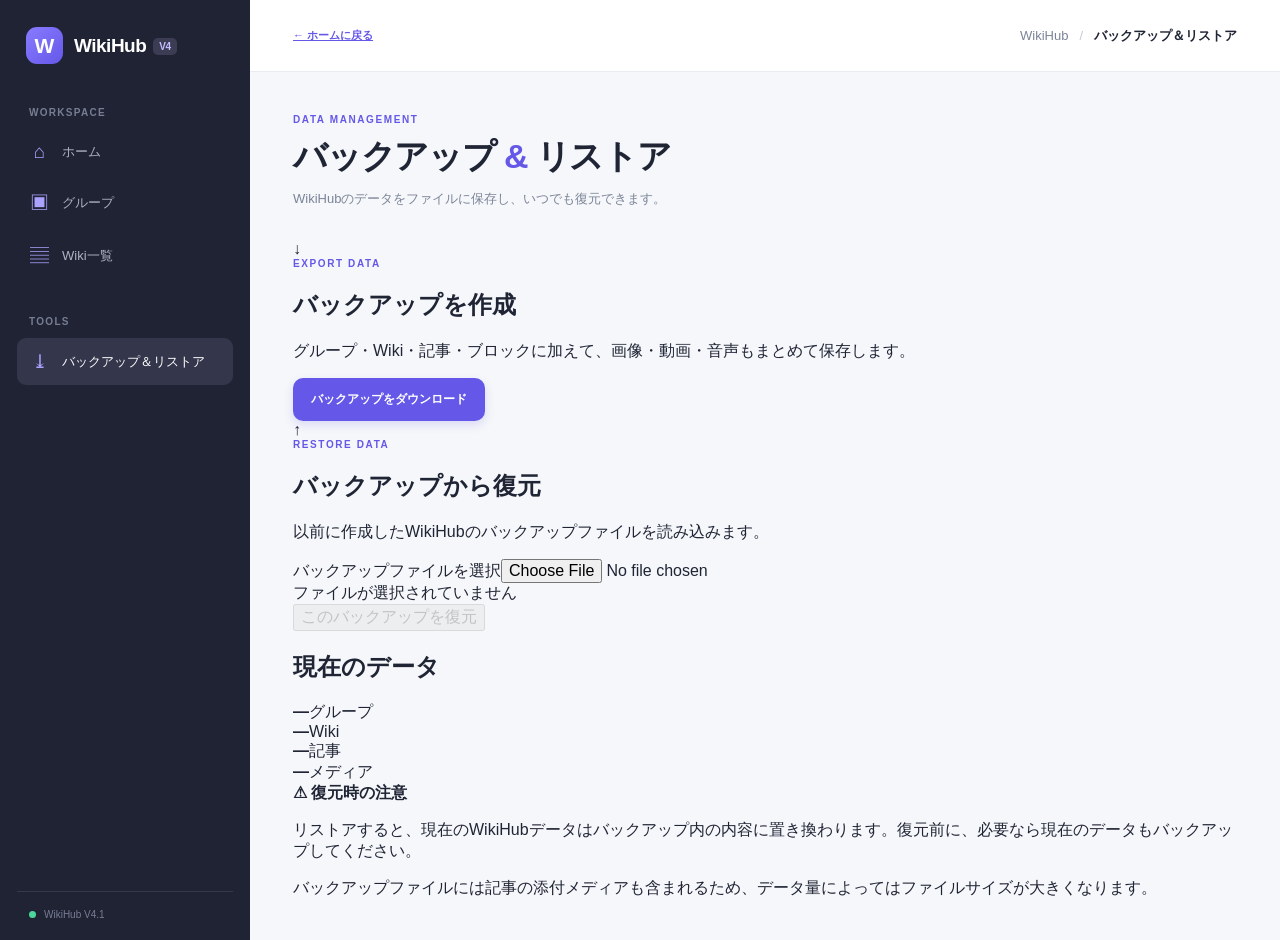
==== backup.html @ ee2ab20b "Add backup and restore page" ====
<!DOCTYPE html>
<html lang="ja">
<head>
<meta charset="UTF-8"><meta name="viewport" content="width=device-width, initial-scale=1.0"><meta name="theme-color" content="#f5f7fa">
<title>バックアップ＆リストア - WikiHub</title>
<link rel="stylesheet" href="css/main.css"><link rel="stylesheet" href="css/components.css"><link rel="stylesheet" href="css/backup.css">
</head>
<body><div class="app-layout">
<aside class="sidebar"><div class="brand"><div class="brand-icon">W</div><div class="brand-name">WikiHub<span>V4</span></div></div>
<div class="sidebar-section"><div class="sidebar-label">WORKSPACE</div>
<a href="index.html" class="nav-item"><span class="nav-icon">⌂</span><span>ホーム</span></a>
<a href="groups.html" class="nav-item"><span class="nav-icon">▣</span><span>グループ</span></a>
<a href="wikis.html" class="nav-item"><span class="nav-icon">▤</span><span>Wiki一覧</span></a></div>
<div class="sidebar-section"><div class="sidebar-label">TOOLS</div><a href="backup.html" class="nav-item active"><span class="nav-icon">⤓</span><span>バックアップ＆リストア</span></a></div>
<div class="sidebar-bottom"><div class="sidebar-version"><span class="status-dot"></span>WikiHub V4.1</div></div></aside>
<main class="main-area"><header class="topbar"><a class="text-button" href="index.html">← ホームに戻る</a><div class="breadcrumb"><span>WikiHub</span><span class="breadcrumb-separator">/</span><strong>バックアップ＆リストア</strong></div></header>
<div class="page-content backup-page">
<section class="welcome-section"><div><div class="eyebrow">DATA MANAGEMENT</div><h1>バックアップ <span>&</span> リストア</h1><p>WikiHubのデータをファイルに保存し、いつでも復元できます。</p></div></section>
<section class="backup-grid">
<article class="backup-card"><div class="backup-icon backup-icon-export">↓</div><div class="eyebrow">EXPORT DATA</div><h2>バックアップを作成</h2><p>グループ・Wiki・記事・ブロックに加えて、画像・動画・音声もまとめて保存します。</p><button class="primary-button" id="createBackupButton">バックアップをダウンロード</button></article>
<article class="backup-card"><div class="backup-icon backup-icon-import">↑</div><div class="eyebrow">RESTORE DATA</div><h2>バックアップから復元</h2><p>以前に作成したWikiHubのバックアップファイルを読み込みます。</p><label class="file-picker" for="restoreFile">バックアップファイルを選択</label><input type="file" id="restoreFile" accept=".json,application/json"><div class="selected-file" id="selectedFile">ファイルが選択されていません</div><button class="danger-button" id="restoreButton" disabled>このバックアップを復元</button></article>
</section>
<section class="backup-info"><h2>現在のデータ</h2><div class="data-counts" id="dataCounts"><div><strong>—</strong><span>グループ</span></div><div><strong>—</strong><span>Wiki</span></div><div><strong>—</strong><span>記事</span></div><div><strong>—</strong><span>メディア</span></div></div></section>
<section class="backup-warning"><strong>⚠ 復元時の注意</strong><p>リストアすると、現在のWikiHubデータはバックアップ内の内容に置き換わります。復元前に、必要なら現在のデータもバックアップしてください。</p><p>バックアップファイルには記事の添付メディアも含まれるため、データ量によってはファイルサイズが大きくなります。</p></section>
<div class="backup-status" id="backupStatus" role="status" aria-live="polite"></div>
</div></main></div><script src="js/backup.js"></script></body></html>
---- css/main.css ----
:root {
    --background: #f5f7fa;
    --surface: #ffffff;
    --surface-soft: #f8f9fc;
    --text: #202535;
    --text-secondary: #7b8497;
    --border: #e9edf3;
    --primary: #6558e8;
    --primary-hover: #5548d5;
    --sidebar: #202333;
    --sidebar-text: #aeb3c4;
    --sidebar-active: #34364c;
    --radius: 15px;
    --shadow: 0 5px 20px rgba(31, 41, 70, 0.045);
}

* {
    box-sizing: border-box;
}

body {
    margin: 0;
    min-height: 100vh;
    background: var(--background);
    color: var(--text);
    font-family:
        -apple-system,
        BlinkMacSystemFont,
        "Segoe UI",
        "Noto Sans JP",
        sans-serif;
}

button,
input,
textarea {
    font: inherit;
}

button {
    cursor: pointer;
}

.app-layout {
    display: flex;
    min-height: 100vh;
}

/* Sidebar */

.sidebar {
    width: 250px;
    flex-shrink: 0;
    display: flex;
    flex-direction: column;
    padding: 27px 17px 20px;
    background: var(--sidebar);
    color: white;
}

.brand {
    display: flex;
    align-items: center;
    gap: 11px;
    padding: 0 9px;
    margin-bottom: 43px;
}

.brand-icon {
    width: 37px;
    height: 37px;
    display: grid;
    place-items: center;
    border-radius: 11px;
    background: linear-gradient(135deg, #897bff, #6558e8);
    font-size: 21px;
    font-weight: 800;
    color: white;
}

.brand-name {
    font-size: 19px;
    font-weight: 750;
    letter-spacing: -0.5px;
}

.brand-name span {
    margin-left: 7px;
    padding: 3px 6px;
    border-radius: 5px;
    background: #3c3d55;
    color: #c3bcff;
    font-size: 10px;
    vertical-align: middle;
}

.sidebar-section {
    margin-bottom: 32px;
}

.sidebar-label {
    padding: 0 12px;
    margin-bottom: 11px;
    color: #777e94;
    font-size: 10px;
    font-weight: 750;
    letter-spacing: 1.3px;
}

.nav-item {
    width: 100%;
    display: flex;
    align-items: center;
    gap: 13px;
    padding: 12px 13px;
    margin: 3px 0;
    border: 0;
    border-radius: 9px;
    background: transparent;
    color: var(--sidebar-text);
    text-align: left;
    text-decoration: none;
    font-size: 13px;
    transition: background 0.2s, color 0.2s;
}

.nav-item:hover {
    background: #2c2e42;
    color: white;
}

.nav-item.active {
    background: var(--sidebar-active);
    color: white;
}

.nav-icon {
    width: 19px;
    color: #a9a2ff;
    font-size: 19px;
    text-align: center;
}

.sidebar-bottom {
    margin-top: auto;
}

.sidebar-version {
    display: flex;
    align-items: center;
    gap: 8px;
    padding: 17px 12px 0;
    margin-top: 12px;
    border-top: 1px solid #35374a;
    color: #777e94;
    font-size: 10px;
}

.status-dot {
    width: 7px;
    height: 7px;
    border-radius: 50%;
    background: #4bd69b;
}

/* Main */

.main-area {
    min-width: 0;
    flex: 1;
}

.topbar {
    height: 72px;
    display: flex;
    align-items: center;
    justify-content: space-between;
    padding: 0 43px;
    border-bottom: 1px solid var(--border);
    background: var(--surface);
}

.breadcrumb {
    display: flex;
    align-items: center;
    gap: 11px;
    color: var(--text-secondary);
    font-size: 13px;
}

.breadcrumb strong {
    color: var(--text);
    font-weight: 650;
}

.breadcrumb-separator {
    color: #c4c9d3;
}

.topbar-actions {
    display: flex;
    align-items: center;
    gap: 17px;
}

.icon-button {
    width: 37px;
    height: 37px;
    display: grid;
    place-items: center;
    border: 1px solid var(--border);
    border-radius: 10px;
    background: white;
    color: #667087;
    font-size: 17px;
}

.icon-button:hover {
    background: var(--surface-soft);
}

.profile-button {
    display: flex;
    align-items: center;
    gap: 9px;
    padding: 5px 9px 5px 5px;
    border: 1px solid var(--border);
    border-radius: 10px;
    background: white;
    color: var(--text);
    font-size: 12px;
}

.avatar {
    width: 29px;
    height: 29px;
    display: grid;
    place-items: center;
    border-radius: 9px;
    background: #eeeaff;
    color: var(--primary);
    font-weight: 750;
}

.profile-arrow {
    color: var(--text-secondary);
}

.menu-button {
    display: none;
}

/* Page */

.page-content {
    width: min(1180px, 100%);
    margin: 0 auto;
    padding: 42px 43px 25px;
}

.welcome-section {
    display: flex;
    align-items: center;
    justify-content: space-between;
    gap: 20px;
    margin-bottom: 32px;
}

.eyebrow {
    margin-bottom: 9px;
    color: var(--primary);
    font-size: 10px;
    font-weight: 800;
    letter-spacing: 1.6px;
}

.welcome-section h1 {
    margin: 0;
    font-size: clamp(26px, 3vw, 34px);
    letter-spacing: -1.2px;
}

.welcome-section h1 span {
    color: var(--primary);
}

.welcome-section p {
    margin: 10px 0 0;
    color: var(--text-secondary);
    font-size: 13px;
}

.primary-button {
    display: inline-flex;
    align-items: center;
    justify-content: center;
    gap: 8px;
    min-height: 43px;
    padding: 0 18px;
    border: 0;
    border-radius: 10px;
    background: var(--primary);
    color: white;
    font-size: 12px;
    font-weight: 700;
    box-shadow: 0 4px 10px rgba(101, 88, 232, 0.18);
    transition: background 0.2s, transform 0.2s;
}

.primary-button:hover {
    background: var(--primary-hover);
    transform: translateY(-1px);
}

.primary-button span {
    font-size: 18px;
}

/* Search */

.search-section {
    margin-bottom: 26px;
}

.search-box {
    height: 54px;
    display: flex;
    align-items: center;
    gap: 13px;
    padding: 0 16px;
    border: 1px solid var(--border);
    border-radius: 12px;
    background: var(--surface);
    box-shadow: var(--shadow);
}

.search-icon {
    color: #969db0;
    font-size: 25px;
}

.search-box input {
    width: 100%;
    height: 100%;
    border: 0;
    outline: 0;
    background: transparent;
    color: var(--text);
    font-size: 13px;
}

.search-box input::placeholder {
    color: #a6adbb;
}

.search-shortcut {
    flex-shrink: 0;
    padding: 5px 9px;
    border: 1px solid var(--border);
    border-radius: 6px;
    color: #9aa1b0;
    font-size: 10px;
}

.search-hint {
    margin: 8px 0 0 3px;
    color: #9aa1b0;
    font-size: 10px;
}

/* Stats */

.stats-grid {
    display: grid;
    grid-template-columns: repeat(4, minmax(0, 1fr));
    gap: 15px;
    margin-bottom: 43px;
}

.stat-card {
    padding: 18px 19px;
    border: 1px solid var(--border);
    border-radius: var(--radius);
    background: var(--surface);
    box-shadow: var(--shadow);
}

.stat-top {
    display: flex;
    align-items: center;
    justify-content: space-between;
    margin-bottom: 17px;
}

.stat-icon {
    width: 34px;
    height: 34px;
    display: grid;
    place-items: center;
    border-radius: 10px;
    font-size: 17px;
}

.stat-icon.purple {
    background: #f0edff;
    color: #7565e9;
}

.stat-icon.blue {
    background: #e9f3ff;
    color: #438edb;
}

.stat-icon.orange {
    background: #fff2e5;
    color: #e99a48;
}

.stat-icon.green {
    background: #e5f8ef;
    color: #39b982;
}

.stat-label {
    color: #a0a7b5;
    font-size: 9px;
    font-weight: 800;
    letter-spacing: 1px;
}

.stat-number {
    font-size: 27px;
    font-weight: 750;
    letter-spacing: -1px;
}

.stat-description {
    margin-top: 3px;
    color: var(--text-secondary);
    font-size: 11px;
}

/* Sections */

.content-section {
    margin-bottom: 43px;
}

.section-heading {
    display: flex;
    align-items: end;
    justify-content: space-between;
    margin-bottom: 18px;
}

.section-heading .eyebrow {
    margin-bottom: 5px;
}

.section-heading h2 {
    margin: 0;
    font-size: 21px;
    letter-spacing: -0.5px;
}

.text-button {
    padding: 7px 0;
    border: 0;
    background: transparent;
    color: var(--primary);
    font-size: 11px;
    font-weight: 700;
}

.text-button:hover {
    color: var(--primary-hover);
}

/* Wiki cards */

.wiki-grid {
    display: grid;
    grid-template-columns: repeat(3, minmax(0, 1fr));
    gap: 17px;
}

.wiki-card {
    min-width: 0;
    overflow: hidden;
    border: 1px solid var(--border);
    border-radius: var(--radius);
    background: var(--surface);
    box-shadow: var(--shadow);
    transition: transform 0.2s, box-shadow 0.2s;
}

.wiki-card:hover {
    transform: translateY(-3px);
    box-shadow: 0 9px 25px rgba(31, 41, 70, 0.08);
}

.wiki-card-top {
    height: 118px;
    position: relative;
    display: grid;
    place-items: center;
    background: #f0edff;
}

.wiki-cover {
    font-size: 43px;
}

.cover-polandball {
    background: linear-gradient(135deg, #e9e8ff, #f4f1ff);
    width: 100%;
    height: 100%;
    display: grid;
    place-items: center;
}

.cover-tech {
    background: linear-gradient(135deg, #e2f2ff, #eaf5ff);
    width: 100%;
    height: 100%;
    display: grid;
    place-items: center;
    color: #418cd5;
}

.more-button {
    position: absolute;
    top: 10px;
    right: 12px;
    width: 30px;
    height: 30px;
    border: 0;
    border-radius: 8px;
    background: rgba(255, 255, 255, 0.8);
    color: #6d7486;
    font-size: 19px;
}

.wiki-card-body {
    padding: 16px;
}

.wiki-category {
    color: #969db0;
    font-size: 9px;
    font-weight: 750;
    letter-spacing: 1px;
}

.wiki-card h3 {
    margin: 8px 0;
    font-size: 15px;
}

.wiki-card p {
    min-height: 34px;
    margin: 0;
    color: var(--text-secondary);
    font-size: 11px;
    line-height: 1.7;
}

.wiki-card-footer {
    display: flex;
    justify-content: space-between;
    gap: 8px;
    padding-top: 13px;
    margin-top: 14px;
    border-top: 1px solid var(--border);
    color: #969db0;
    font-size: 10px;
}

.new-wiki-card {
    min-height: 250px;
    display: flex;
    flex-direction: column;
    align-items: center;
    justify-content: center;
    gap: 10px;
    padding: 20px;
    border: 1px dashed #c9c5ee;
    border-radius: var(--radius);
    background: #faf9ff;
    color: var(--text);
    transition: background 0.2s, border-color 0.2s;
}

.new-wiki-card:hover {
    border-color: var(--primary);
    background: #f3f1ff;
}

.new-wiki-icon {
    width: 42px;
    height: 42px;
    display: grid;
    place-items: center;
    border-radius: 13px;
    background: #eeeaff;
    color: var(--primary);
    font-size: 24px;
}

.new-wiki-card strong {
    font-size: 12px;
}

.new-wiki-card > span:last-child {
    color: var(--text-secondary);
    font-size: 10px;
}

/* Recent articles */

.recent-list {
    overflow: hidden;
    border: 1px solid var(--border);
    border-radius: var(--radius);
    background: var(--surface);
    box-shadow: var(--shadow);
}

.recent-item {
    display: flex;
    align-items: center;
    gap: 14px;
    padding: 14px 18px;
    border-bottom: 1px solid var(--border);
    transition: background 0.2s;
}

.recent-item:last-child {
    border-bottom: 0;
}

.recent-item:hover {
    background: var(--surface-soft);
}

.article-icon {
    width: 39px;
    height: 39px;
    flex-shrink: 0;
    display: grid;
    place-items: center;
    border-radius: 11px;
    font-size: 19px;
}

.article-purple {
    background: #f0edff;
}

.article-red {
    background: #fff0f0;
}

.article-blue {
    background: #eaf4ff;
}

.article-orange {
    background: #fff2e5;
}

.recent-info {
    min-width: 0;
    flex: 1;
}

.recent-info h3 {
    margin: 0 0 5px;
    font-size: 13px;
}

.recent-info p {
    margin: 0;
    color: var(--text-secondary);
    font-size: 10px;
}

.recent-info p span {
    padding: 0 3px;
}

.recent-date {
    flex-shrink: 0;
    color: #a0a7b5;
    font-size: 10px;
}

.page-footer {
    display: flex;
    justify-content: space-between;
    gap: 15px;
    padding: 20px 0 5px;
    border-top: 1px solid var(--border);
    color: #a0a7b5;
    font-size: 10px;
}

/* Responsive */

@media (max-width: 1050px) {
    .sidebar {
        width: 220px;
    }

    .topbar {
        padding: 0 25px;
    }

    .page-content {
        padding: 35px 25px 25px;
    }

    .wiki-grid {
        grid-template-columns: repeat(2, minmax(0, 1fr));
    }
}

@media (max-width: 760px) {
    .sidebar {
        position: fixed;
        z-index: 30;
        top: 0;
        bottom: 0;
        left: 0;
        width: 250px;
        transform: translateX(-100%);
        transition: transform 0.25s;
    }

    .sidebar.open {
        transform: translateX(0);
    }

    .sidebar-overlay {
        position: fixed;
        z-index: 20;
        inset: 0;
        display: none;
        background: rgba(20, 24, 40, 0.4);
    }

    .sidebar-overlay.show {
        display: block;
    }

    .menu-button {
        display: grid;
    }

    .topbar {
        height: 62px;
        justify-content: flex-start;
        gap: 13px;
        padding: 0 15px;
    }

    .topbar-actions {
        margin-left: auto;
    }

    .profile-name,
    .profile-arrow {
        display: none;
    }

    .page-content {
        padding: 28px 17px 20px;
    }

    .welcome-section {
        align-items: flex-start;
        flex-direction: column;
    }

    .stats-grid {
        grid-template-columns: repeat(2, minmax(0, 1fr));
        gap: 10px;
        margin-bottom: 35px;
    }

    .wiki-grid {
        grid-template-columns: repeat(2, minmax(0, 1fr));
        gap: 11px;
    }

    .wiki-card-top {
        height: 95px;
    }

    .wiki-card-body {
        padding: 12px;
    }

    .wiki-card h3 {
        font-size: 13px;
    }

    .new-wiki-card {
        min-height: 220px;
    }
}

@media (max-width: 430px) {
    .wiki-grid {
        grid-template-columns: 1fr;
    }

    .new-wiki-card {
        min-height: 150px;
    }

    .recent-date {
        display: none;
    }

    .search-shortcut {
        display: none;
    }

    .page-footer {
        flex-direction: column;
    }
}


/* WikiHub V4.1 dynamic home content */
.home-wiki-card {
    display: block;
    color: inherit;
    text-decoration: none;
}

.home-wiki-cover {
    width: 100%;
    height: 100%;
    display: grid;
    place-items: center;
}

.home-empty-state {
    width: 100%;
    padding: 32px 20px;
    border: 1px dashed #c9c5ee;
    border-radius: var(--radius);
    background: #faf9ff;
    color: var(--text-secondary);
    text-align: center;
    font-size: 12px;
}

.home-empty-state strong {
    display: block;
    margin-top: 8px;
    color: var(--text);
}

.home-empty-state p {
    margin: 7px 0 0;
    font-size: 11px;
}

.home-empty-icon {
    font-size: 30px;
}

.wiki-grid .empty-message {
    grid-column: 1 / -1;
}

button:disabled {
    cursor: wait;
    opacity: 0.65;
}

.home-recent-link{display:flex;color:inherit;text-decoration:none;cursor:pointer}.home-recent-link:hover{background:#faf9ff;border-radius:10px}
---- css/components.css ----
/* Secondary button */

.secondary-button {
    min-height: 41px;
    padding: 0 16px;
    border: 1px solid var(--border);
    border-radius: 9px;
    background: white;
    color: var(--text-secondary);
    font-size: 12px;
    font-weight: 650;
}

.secondary-button:hover {
    background: var(--surface-soft);
}

/* Modal */

.modal {
    width: min(440px, calc(100% - 30px));
    padding: 25px;
    border: 1px solid var(--border);
    border-radius: 17px;
    background: white;
    color: var(--text);
    box-shadow: 0 20px 70px rgba(20, 25, 45, 0.2);
}

.modal::backdrop {
    background: rgba(22, 26, 43, 0.48);
    backdrop-filter: blur(3px);
}

.modal-header {
    display: flex;
    align-items: flex-start;
    justify-content: space-between;
    margin-bottom: 25px;
}

.modal-header h2 {
    margin: 0;
    font-size: 21px;
}

.modal-close {
    width: 32px;
    height: 32px;
    border: 0;
    border-radius: 8px;
    background: #f2f3f7;
    color: #777f91;
    font-size: 21px;
}

.modal label {
    display: block;
    margin: 16px 0 7px;
    color: #555e70;
    font-size: 11px;
    font-weight: 700;
}

.modal input,
.modal textarea {
    width: 100%;
    padding: 12px;
    border: 1px solid var(--border);
    border-radius: 9px;
    outline: none;
    background: #fafbfc;
    color: var(--text);
    font-size: 12px;
    resize: vertical;
}

.modal input:focus,
.modal textarea:focus {
    border-color: var(--primary);
    background: white;
}

.modal input::placeholder,
.modal textarea::placeholder {
    color: #aab0bd;
}

.modal-actions {
    display: flex;
    justify-content: flex-end;
    gap: 9px;
    margin-top: 24px;
}

/* Toast */

.toast {
    position: fixed;
    z-index: 100;
    right: 24px;
    bottom: 24px;
    max-width: calc(100% - 48px);
    padding: 13px 18px;
    border: 1px solid #45475e;
    border-radius: 10px;
    background: #292b3d;
    color: white;
    font-size: 12px;
    box-shadow: 0 8px 25px rgba(0, 0, 0, 0.15);
    opacity: 0;
    pointer-events: none;
    transform: translateY(10px);
    transition: opacity 0.2s, transform 0.2s;
}

.toast.show {
    opacity: 1;
    transform: translateY(0);
}

.search-hidden {
    display: none !important;
}

.empty-message {
    padding: 25px;
    margin-top: 15px;
    border: 1px dashed var(--border);
    border-radius: 12px;
    background: white;
    color: var(--text-secondary);
    text-align: center;
    font-size: 12px;
}
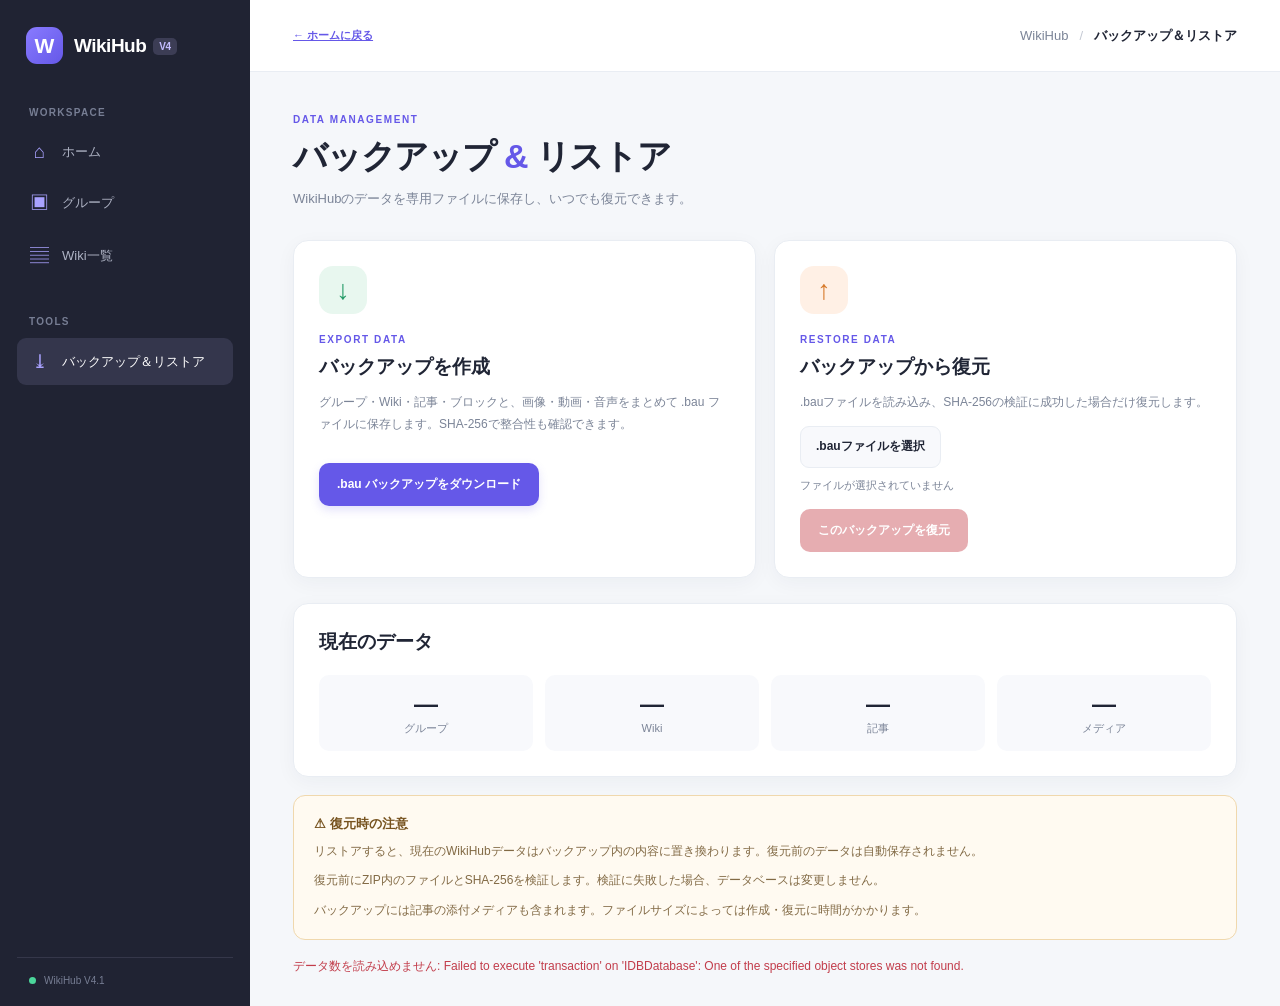
==== commit 5c76d912: "Update backup page for BAU archives" ====
--- a/backup.html
+++ b/backup.html
@@ -15,12 +15,12 @@
 <div class="sidebar-bottom"><div class="sidebar-version"><span class="status-dot"></span>WikiHub V4.1</div></div></aside>
 <main class="main-area"><header class="topbar"><a class="text-button" href="index.html">← ホームに戻る</a><div class="breadcrumb"><span>WikiHub</span><span class="breadcrumb-separator">/</span><strong>バックアップ＆リストア</strong></div></header>
 <div class="page-content backup-page">
-<section class="welcome-section"><div><div class="eyebrow">DATA MANAGEMENT</div><h1>バックアップ <span>&</span> リストア</h1><p>WikiHubのデータをファイルに保存し、いつでも復元できます。</p></div></section>
+<section class="welcome-section"><div><div class="eyebrow">DATA MANAGEMENT</div><h1>バックアップ <span>&</span> リストア</h1><p>WikiHubのデータを専用ファイルに保存し、いつでも復元できます。</p></div></section>
 <section class="backup-grid">
-<article class="backup-card"><div class="backup-icon backup-icon-export">↓</div><div class="eyebrow">EXPORT DATA</div><h2>バックアップを作成</h2><p>グループ・Wiki・記事・ブロックに加えて、画像・動画・音声もまとめて保存します。</p><button class="primary-button" id="createBackupButton">バックアップをダウンロード</button></article>
-<article class="backup-card"><div class="backup-icon backup-icon-import">↑</div><div class="eyebrow">RESTORE DATA</div><h2>バックアップから復元</h2><p>以前に作成したWikiHubのバックアップファイルを読み込みます。</p><label class="file-picker" for="restoreFile">バックアップファイルを選択</label><input type="file" id="restoreFile" accept=".json,application/json"><div class="selected-file" id="selectedFile">ファイルが選択されていません</div><button class="danger-button" id="restoreButton" disabled>このバックアップを復元</button></article>
+<article class="backup-card"><div class="backup-icon backup-icon-export">↓</div><div class="eyebrow">EXPORT DATA</div><h2>バックアップを作成</h2><p>グループ・Wiki・記事・ブロックと、画像・動画・音声をまとめて .bau ファイルに保存します。SHA-256で整合性も確認できます。</p><button class="primary-button" id="createBackupButton">.bau バックアップをダウンロード</button></article>
+<article class="backup-card"><div class="backup-icon backup-icon-import">↑</div><div class="eyebrow">RESTORE DATA</div><h2>バックアップから復元</h2><p>.bauファイルを読み込み、SHA-256の検証に成功した場合だけ復元します。</p><label class="file-picker" for="restoreFile">.bauファイルを選択</label><input type="file" id="restoreFile" accept=".bau,application/octet-stream,application/zip"><div class="selected-file" id="selectedFile">ファイルが選択されていません</div><button class="danger-button" id="restoreButton" disabled>このバックアップを復元</button></article>
 </section>
 <section class="backup-info"><h2>現在のデータ</h2><div class="data-counts" id="dataCounts"><div><strong>—</strong><span>グループ</span></div><div><strong>—</strong><span>Wiki</span></div><div><strong>—</strong><span>記事</span></div><div><strong>—</strong><span>メディア</span></div></div></section>
-<section class="backup-warning"><strong>⚠ 復元時の注意</strong><p>リストアすると、現在のWikiHubデータはバックアップ内の内容に置き換わります。復元前に、必要なら現在のデータもバックアップしてください。</p><p>バックアップファイルには記事の添付メディアも含まれるため、データ量によってはファイルサイズが大きくなります。</p></section>
+<section class="backup-warning"><strong>⚠ 復元時の注意</strong><p>リストアすると、現在のWikiHubデータはバックアップ内の内容に置き換わります。復元前のデータは自動保存されません。</p><p>復元前にZIP内のファイルとSHA-256を検証します。検証に失敗した場合、データベースは変更しません。</p><p>バックアップには記事の添付メディアも含まれます。ファイルサイズによっては作成・復元に時間がかかります。</p></section>
 <div class="backup-status" id="backupStatus" role="status" aria-live="polite"></div>
 </div></main></div><script src="js/backup.js"></script></body></html>
--- a/css/backup.css
+++ b/css/backup.css
@@ -0,0 +1 @@
+.backup-page{max-width:1050px}.backup-grid{display:grid;grid-template-columns:repeat(2,minmax(0,1fr));gap:18px;margin:25px 0}.backup-card,.backup-info{padding:25px;border:1px solid var(--border);border-radius:var(--radius);background:var(--surface);box-shadow:var(--shadow)}.backup-icon{width:48px;height:48px;display:grid;place-items:center;border-radius:14px;margin-bottom:20px;font-size:27px;font-weight:700}.backup-icon-export{background:#e8f7ef;color:#269b68}.backup-icon-import{background:#fff0e5;color:#d77b2d}.backup-card h2,.backup-info h2{margin:0 0 10px;font-size:19px}.backup-card p,.backup-warning p{color:var(--text-secondary);font-size:12px;line-height:1.8}.backup-card .primary-button,.backup-card .danger-button{margin-top:16px}.file-picker{display:inline-flex;align-items:center;justify-content:center;min-height:42px;padding:0 15px;border:1px solid var(--border);border-radius:9px;background:var(--surface-soft);color:var(--text);font-size:12px;font-weight:700;cursor:pointer}#restoreFile{position:absolute;width:1px;height:1px;overflow:hidden;clip:rect(0,0,0,0)}.selected-file{margin-top:10px;color:var(--text-secondary);font-size:11px;overflow-wrap:anywhere}.danger-button{display:inline-flex;align-items:center;justify-content:center;min-height:43px;padding:0 18px;border:0;border-radius:10px;background:#c94b55;color:white;font-size:12px;font-weight:700;cursor:pointer}.danger-button:disabled{opacity:.45;cursor:not-allowed}.data-counts{display:grid;grid-template-columns:repeat(4,minmax(0,1fr));gap:12px;margin-top:20px}.data-counts>div{padding:15px;border-radius:10px;background:var(--surface-soft);text-align:center}.data-counts strong{display:block;font-size:24px}.data-counts span{color:var(--text-secondary);font-size:11px}.backup-warning{padding:18px 20px;margin-top:18px;border:1px solid #f0d8ad;border-radius:12px;background:#fffaf1;color:#76521e}.backup-warning strong{font-size:13px}.backup-warning p{margin:8px 0 0;color:#826a45}.backup-status{min-height:25px;margin-top:16px;font-size:12px;line-height:1.7;overflow-wrap:anywhere}.backup-status.success{color:#21875d}.backup-status.error{color:#c23d4b}@media(max-width:760px){.backup-grid{grid-template-columns:1fr}.data-counts{grid-template-columns:repeat(2,minmax(0,1fr))}.backup-page{padding-left:17px;padding-right:17px}}
